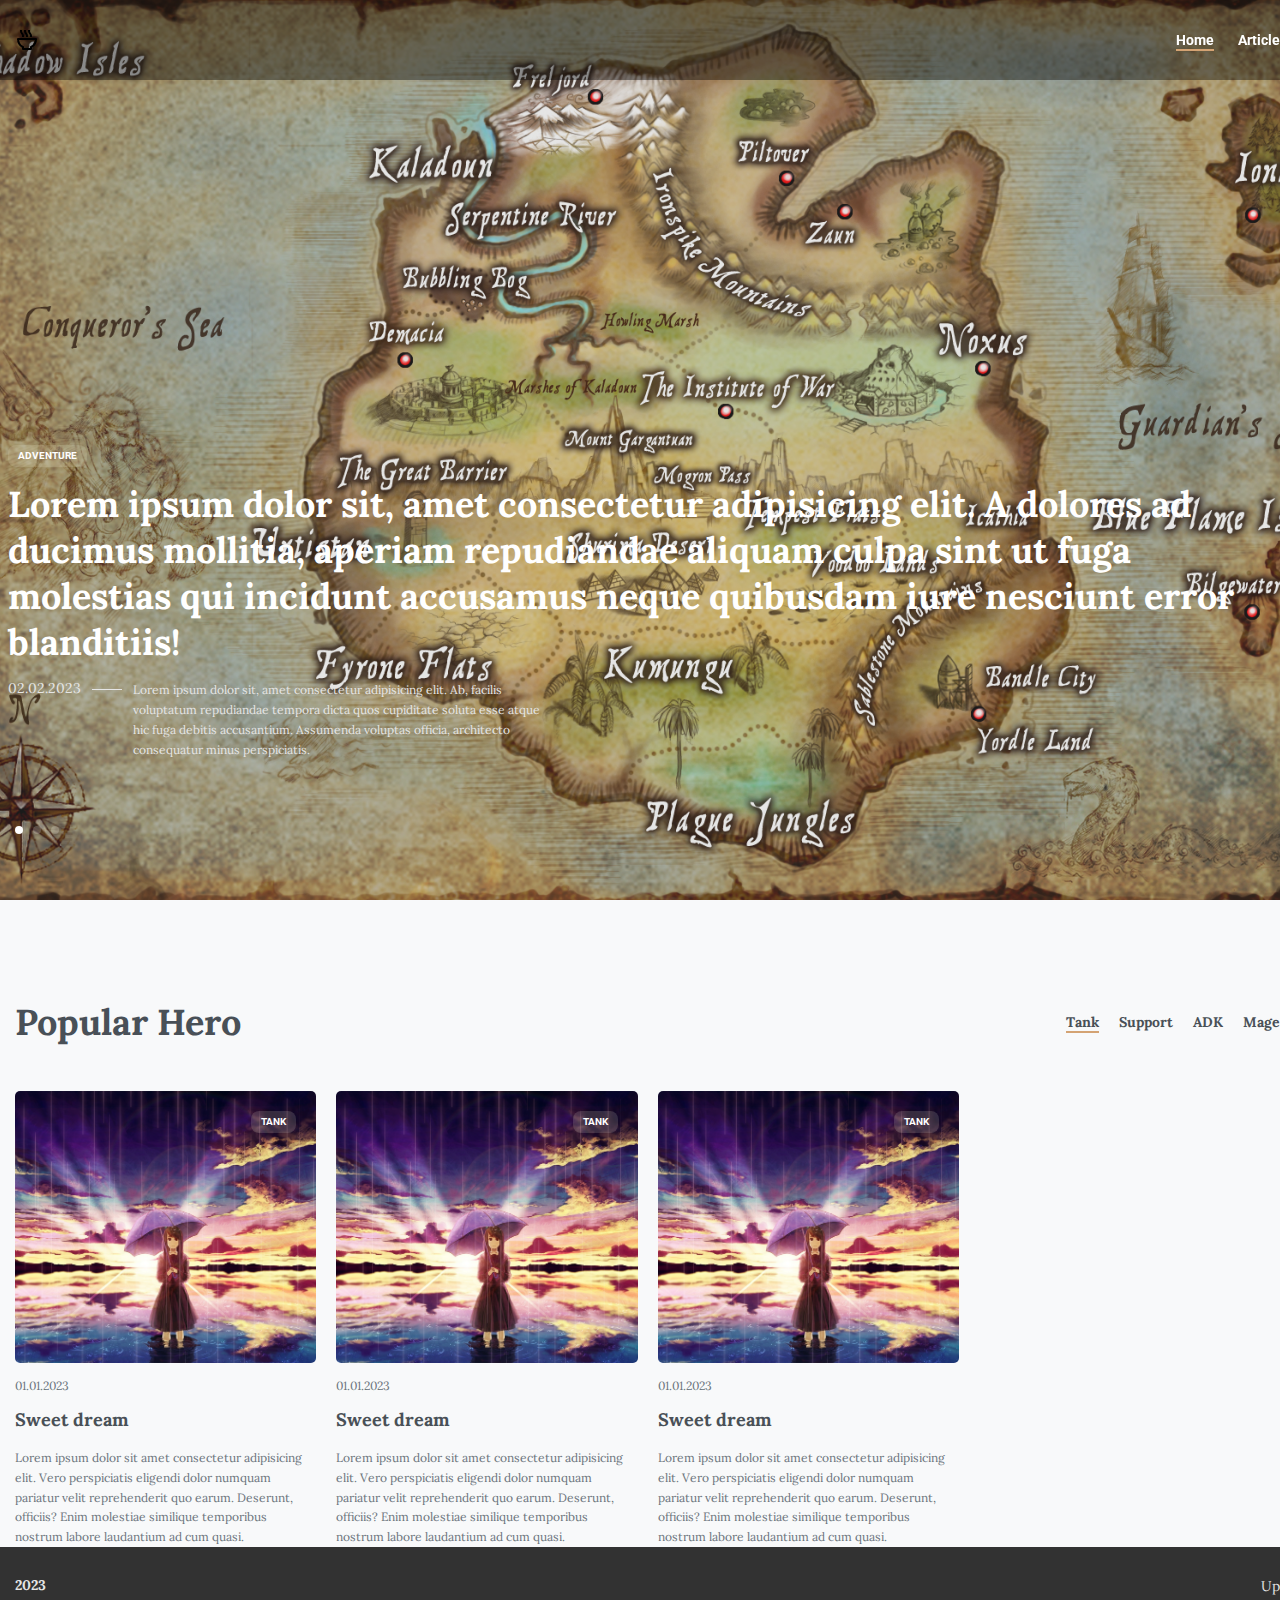
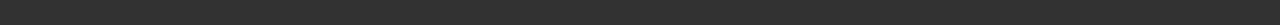
==== index.html @ 109d4674 "1" ====
<!DOCTYPE html>
<html lang="en">
<head>
	<link rel="stylesheet" type="text/css" href="style.css">
	<link rel="preconnect" href="https://fonts.googleapis.com"><link rel="preconnect" href="https://fonts.gstatic.com" crossorigin><link href="https://fonts.googleapis.com/css2?family=Lora:ital,wght@0,700;1,700&family=Roboto:ital,wght@0,700;1,700&display=swap" rel="stylesheet">
	<meta charset="UTF-8">
	<meta name="viewport" content="width=device-width, initial-scale=1.0">
	<title>Document</title>
</head>
<body>
	<div class="wrapper">
		<header class="header">
			 <div class="header_container">
			 	<div class="header_logo">
			 		<img src="logo.png" alt="Logo">
			 	</div>	
            <nav class="header_menu menu">
            	<ul class="menu_list">
            		<li class="menu_item">
            			<a href="#" class="menu_link active">Home</a></li>
            		<li class="menu_item">
            			<a href="#" class="menu_link">Article</a></li>
            		
            	</ul>
            	
            </nav> 
		</div>
		</header>

<main class="home">
	<div class="home_sections">
		<div class="home_main-slider main-slider swiper">
				<div class="main_slider_wrapper swiper-wrapper">
<div class="main-slider_slide swiper-slide">
<img class="main_slider_bg" src="slide/1.jpg" alt="image">
<div class="main-slider_container">
<a href="#" class="main-slider_category category">Adventure</a>
	<div class="main-slider_title title"> Lorem ipsum dolor sit, amet consectetur adipisicing elit. A dolores ad ducimus mollitia, aperiam repudiandae aliquam culpa sint ut fuga molestias qui incidunt accusamus neque quibusdam iure nesciunt error blanditiis!</div>
	<div class="main-slider_body">
		<div class="main-slider_date">02.02.2023</div>
		<div class="main-slider_text text">
			<p>Lorem ipsum dolor sit, amet consectetur adipisicing elit. Ab, facilis voluptatum repudiandae tempora dicta quos cupiditate soluta esse atque hic fuga debitis accusantium. Assumenda voluptas officia, architecto consequatur minus perspiciatis.</p>
		</div>
	</div>
</div>
</div>

<div class="main-slider_slide swiper-slide">
<img class="main_slider_bg" src="slide/2.jpg" alt="image">
<div class="main-slider_container">
<a href="#" class="main-slider_category category">Adventure</a>
	<div class="main-slider_title title"> Lorem ipsum dolor sit, amet consectetur adipisicing elit. A dolores ad ducimus mollitia, aperiam repudiandae aliquam culpa sint ut fuga molestias qui incidunt accusamus neque quibusdam iure nesciunt error blanditiis!</div>
	<div class="main-slider_body">
		<div class="main-slider_date">02.02.2023</div>
		<div class="main-slider_text text">
			<p>Lorem ipsum dolor sit, amet consectetur adipisicing elit. Ab, facilis voluptatum repudiandae tempora dicta quos cupiditate soluta esse atque hic fuga debitis accusantium. Assumenda voluptas officia, architecto consequatur minus perspiciatis.</p>
		</div>
	</div>
</div>
</div>
<div class="main-slider_slide swiper-slide">
<img class="main_slider_bg" src="slide/3.jpg" alt="image">
<div class="main-slider_container">
<a href="#" class="main-slider_category category">Adventure</a>
	<div class="main-slider_title title"> Lorem ipsum dolor sit, amet consectetur adipisicing elit. A dolores ad ducimus mollitia, aperiam repudiandae aliquam culpa sint ut fuga molestias qui incidunt accusamus neque quibusdam iure nesciunt error blanditiis!</div>
	<div class="main-slider_body">
		<div class="main-slider_date">02.02.2023</div>
		<div class="main-slider_text text">
			<p>Lorem ipsum dolor sit, amet consectetur adipisicing elit. Ab, facilis voluptatum repudiandae tempora dicta quos cupiditate soluta esse atque hic fuga debitis accusantium. Assumenda voluptas officia, architecto consequatur minus perspiciatis.</p>
		</div>
	</div>
</div>
</div>
					</div>
					<div class="main-slider_bullets bullets">
						<div class="bullets_container">
							<div class="bullets_items">
								
							</div>
						</div>
					</div>
				</div>

<!-- popular -->
	<section class="home_popular popular">
	<div class="popular_container">
		<div class="popular_header">
<h2 class="popular_title title title_dark">Popular Hero</h2>
		<nav class="popular_nav nav-popular">
		<button type="button" class="nav-popular_item active">Tank
		</button>
		<button type="button" class="nav-popular_item">Support
		</button>
		<button type="button" class="nav-popular_item">ADK
		</button>
		<button type="button" class="nav-popular_item">Mage
		</button>
			</nav>
		</div>

<div class="popular_content">
			<div class="popular_tab active">
				<div class="popular_items">
		<article class="popular_item item-popular">
			<a href="#" class="item-popular_category category">Tank</a>
					<a href="#" class="item-popular_image">
			<img src="popular/1.jpg" alt="image">
					</a>
					<div class="item-popular_date">01.01.2023</div>
			<h4 class="item-popular_title">
			<a href="" class="item-popular_link-title">
				Sweet dream
			</a>
					</h4>
					<div class="item-popular_text text">
						<p>
							Lorem ipsum dolor sit amet consectetur adipisicing elit. Vero perspiciatis eligendi dolor numquam pariatur velit reprehenderit quo earum. Deserunt, officiis? Enim molestiae similique temporibus nostrum labore laudantium ad cum quasi.
						</p>
					</div>
					</article>
					<article class="popular_item item-popular">
					<a href="#" class="item-popular_category category">Tank</a>
					<a href="#" class="item-popular_image">
						<img src="popular/1.jpg" alt="image">
					</a>
					<div class="item-popular_date">01.01.2023</div>
			<h4 class="item-popular_title">
			<a href="" class="item-popular_link-title">
				Sweet dream
			</a>
					</h4>
					<div class="item-popular_text text">
						<p>
							Lorem ipsum dolor sit amet consectetur adipisicing elit. Vero perspiciatis eligendi dolor numquam pariatur velit reprehenderit quo earum. Deserunt, officiis? Enim molestiae similique temporibus nostrum labore laudantium ad cum quasi.
						</p>
					</div>
					</article>
					<article class="popular_item item-popular">
					<a href="#" class="item-popular_category category">Tank</a>
					<a href="#" class="item-popular_image">
						<img src="popular/1.jpg" alt="image">
					</a>
					<div class="item-popular_date">01.01.2023</div>
			<h4 class="item-popular_title">
			<a href="" class="item-popular_link-title">
				Sweet dream
			</a>
					</h4>
					<div class="item-popular_text text">
						<p>
							Lorem ipsum dolor sit amet consectetur adipisicing elit. Vero perspiciatis eligendi dolor numquam pariatur velit reprehenderit quo earum. Deserunt, officiis? Enim molestiae similique temporibus nostrum labore laudantium ad cum quasi.
						</p>
					</div>
					</article>
				
				</div>
			</div>
				<div class="popular_tab">
				<div class="popular_items">
		<article class="popular_item item-popular">
			<a href="#" class="item-popular_category category">Support</a>
					<a href="#" class="item-popular_image">
			<img src="popular/1.jpg" alt="image">
					</a>
					<div class="item-popular_date">01.01.2023</div>
			<h4 class="item-popular_title">
			<a href="" class="item-popular_link-title">
				Sweet dream
			</a>
					</h4>
					<div class="item-popular_text text">
						<p>
							Lorem ipsum dolor sit amet consectetur adipisicing elit. Vero perspiciatis eligendi dolor numquam pariatur velit reprehenderit quo earum. Deserunt, officiis? Enim molestiae similique temporibus nostrum labore laudantium ad cum quasi.
						</p>
					</div>
					</article>
					<article class="popular_item item-popular">
					<a href="#" class="item-popular_category category">Support</a>
					<a href="#" class="item-popular_image">
						<img src="popular/1.jpg" alt="image">
					</a>
					<div class="item-popular_date">01.01.2023</div>
			<h4 class="item-popular_title">
			<a href="" class="item-popular_link-title">
				Sweet dream
			</a>
					</h4>
					<div class="item-popular_text text">
						<p>
							Lorem ipsum dolor sit amet consectetur adipisicing elit. Vero perspiciatis eligendi dolor numquam pariatur velit reprehenderit quo earum. Deserunt, officiis? Enim molestiae similique temporibus nostrum labore laudantium ad cum quasi.
						</p>
					</div>
					</article>
				</div>
			</div>
				<div class="popular_tab">
				<div class="popular_items">
		<article class="popular_item item-popular">
			<a href="#" class="item-popular_category category">ADK</a>
					<a href="#" class="item-popular_image">
			<img src="popular/1.jpg" alt="image">
					</a>
					<div class="item-popular_date">01.01.2023</div>
			<h4 class="item-popular_title">
			<a href="" class="item-popular_link-title">
				Sweet dream
			</a>
					</h4>
					<div class="item-popular_text text">
						<p>
							Lorem ipsum dolor sit amet consectetur adipisicing elit. Vero perspiciatis eligendi dolor numquam pariatur velit reprehenderit quo earum. Deserunt, officiis? Enim molestiae similique temporibus nostrum labore laudantium ad cum quasi.
						</p>
					</div>
					</article>
					<article class="popular_item item-popular">
					<a href="#" class="item-popular_category category">ADK</a>
					<a href="#" class="item-popular_image">
						<img src="popular/1.jpg" alt="image">
					</a>
					<div class="item-popular_date">01.01.2023</div>
			<h4 class="item-popular_title">
			<a href="" class="item-popular_link-title">
				Sweet dream
			</a>
					</h4>
					<div class="item-popular_text text">
						<p>
							Lorem ipsum dolor sit amet consectetur adipisicing elit. Vero perspiciatis eligendi dolor numquam pariatur velit reprehenderit quo earum. Deserunt, officiis? Enim molestiae similique temporibus nostrum labore laudantium ad cum quasi.
						</p>
					</div>
					</article>
					<article class="popular_item item-popular">
					<a href="#" class="item-popular_category category">ADK</a>
					<a href="#" class="item-popular_image">
						<img src="popular/1.jpg" alt="image">
					</a>
					<div class="item-popular_date">01.01.2023</div>
			<h4 class="item-popular_title">
			<a href="" class="item-popular_link-title">
				Sweet dream
			</a>
					</h4>
					<div class="item-popular_text text">
						<p>
							Lorem ipsum dolor sit amet consectetur adipisicing elit. Vero perspiciatis eligendi dolor numquam pariatur velit reprehenderit quo earum. Deserunt, officiis? Enim molestiae similique temporibus nostrum labore laudantium ad cum quasi.
						</p>
					</div>
					</article>
				
				</div>
			</div>

				<div class="popular_tab">
				<div class="popular_items">
		<article class="popular_item item-popular">
			<a href="#" class="item-popular_category category">Mage</a>
					<a href="#" class="item-popular_image">
			<img src="popular/1.jpg" alt="image">
					</a>
					<div class="item-popular_date">01.01.2023</div>
			<h4 class="item-popular_title">
			<a href="" class="item-popular_link-title">
				Sweet dream
			</a>
					</h4>
					<div class="item-popular_text text">
						<p>
							Lorem ipsum dolor sit amet consectetur adipisicing elit. Vero perspiciatis eligendi dolor numquam pariatur velit reprehenderit quo earum. Deserunt, officiis? Enim molestiae similique temporibus nostrum labore laudantium ad cum quasi.
						</p>
					</div>
					</article>
					<article class="popular_item item-popular">
					<a href="#" class="item-popular_category category">Mage</a>
					<a href="#" class="item-popular_image">
						<img src="popular/1.jpg" alt="image">
					</a>
					<div class="item-popular_date">01.01.2023</div>
			<h4 class="item-popular_title">
			<a href="" class="item-popular_link-title">
				Sweet dream
			</a>
					</h4>
					<div class="item-popular_text text">
						<p>
							Lorem ipsum dolor sit amet consectetur adipisicing elit. Vero perspiciatis eligendi dolor numquam pariatur velit reprehenderit quo earum. Deserunt, officiis? Enim molestiae similique temporibus nostrum labore laudantium ad cum quasi.
						</p>
					</div>
					</article>
					<article class="popular_item item-popular">
					<a href="#" class="item-popular_category category">Mage</a>
					<a href="#" class="item-popular_image">
						<img src="popular/1.jpg" alt="image">
					</a>
					<div class="item-popular_date">01.01.2023</div>
			<h4 class="item-popular_title">
			<a href="" class="item-popular_link-title">
				Sweet dream
			</a>
					</h4>
					<div class="item-popular_text text">
						<p>
							Lorem ipsum dolor sit amet consectetur adipisicing elit. Vero perspiciatis eligendi dolor numquam pariatur velit reprehenderit quo earum. Deserunt, officiis? Enim molestiae similique temporibus nostrum labore laudantium ad cum quasi.
						</p>
					</div>
					</article>
						<article class="popular_item item-popular">
					<a href="#" class="item-popular_category category">Mage</a>
					<a href="#" class="item-popular_image">
						<img src="popular/1.jpg" alt="image">
					</a>
					<div class="item-popular_date">01.01.2023</div>
			<h4 class="item-popular_title">
			<a href="" class="item-popular_link-title">
				Sweet dream
			</a>
					</h4>
					<div class="item-popular_text text">
						<p>
							Lorem ipsum dolor sit amet consectetur adipisicing elit. Vero perspiciatis eligendi dolor numquam pariatur velit reprehenderit quo earum. Deserunt, officiis? Enim molestiae similique temporibus nostrum labore laudantium ad cum quasi.
						</p>
					</div>
					</article>
				</div>
			</div>

		</div>
	</div>
</section>	

	<!-- popular -->	
</div>	
</main> 
		
			<footer class="footer">
				<div class="footer_container">
					<div class="footer_text"> 2023 </div>
				<button class="footer_up" type="buttom">Up</button>
				</div>
			</footer>

</div>

	<script src="https://cdn.jsdelivr.net/npm/swiper@8/swiper-bundle.min.js"></script>

	<script src="script.js"></script>

</body>
</html>
---- style.css ----
@import url("reset.css");

@import url("common.css");

@import url("header.css");

@import url("footer.css");

@import url("homepage.css");
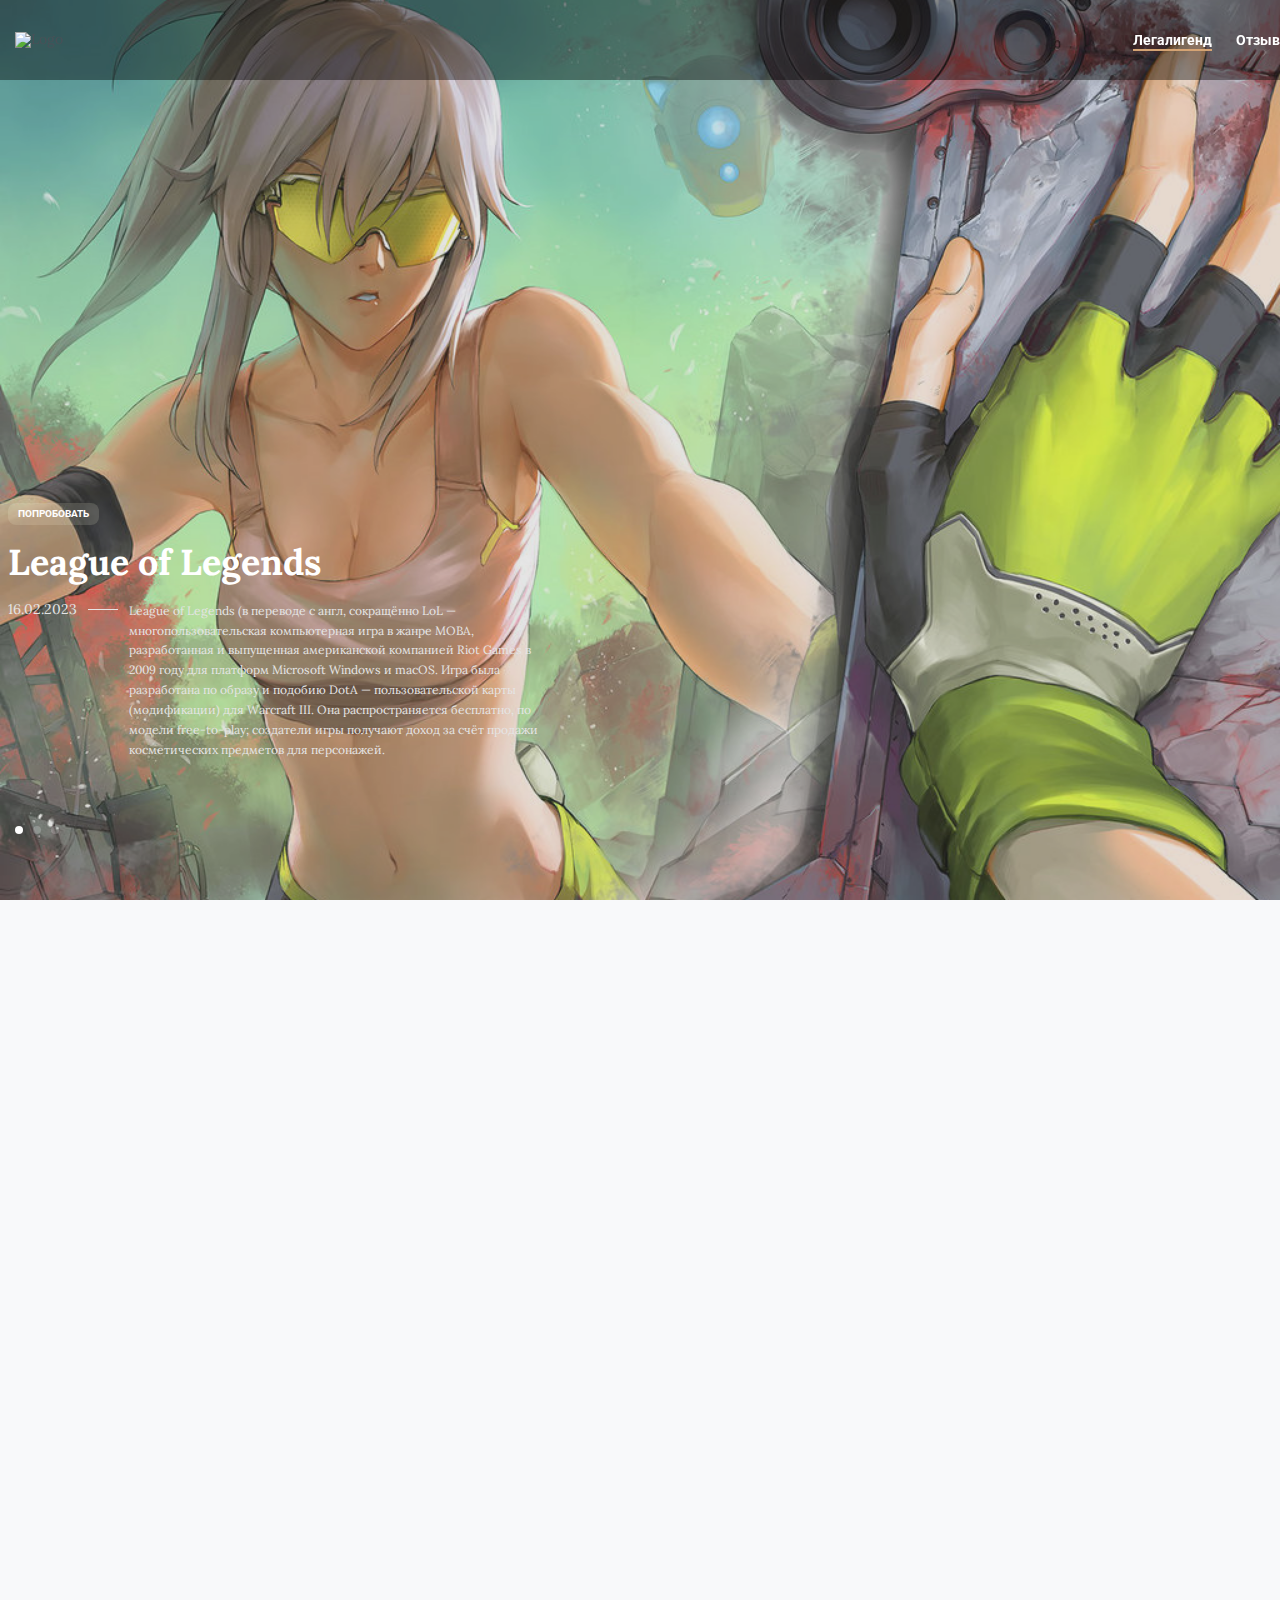
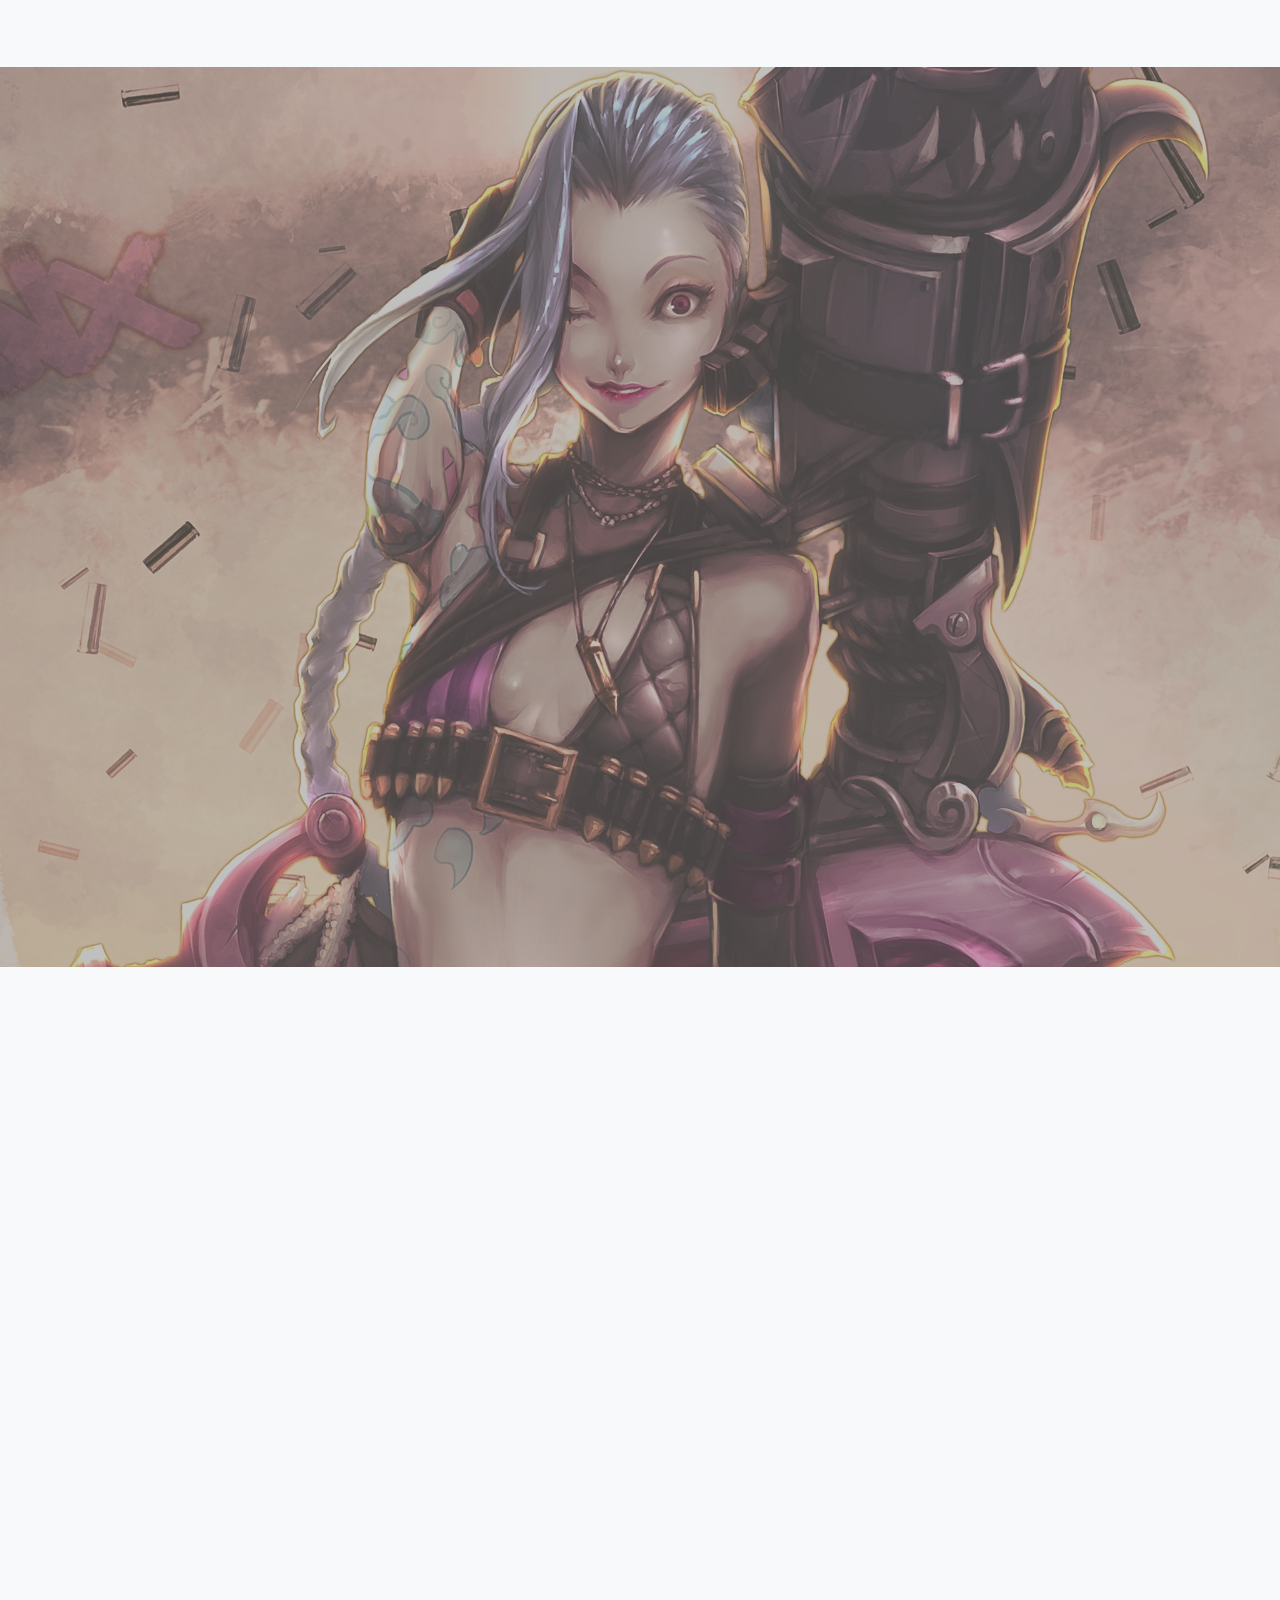
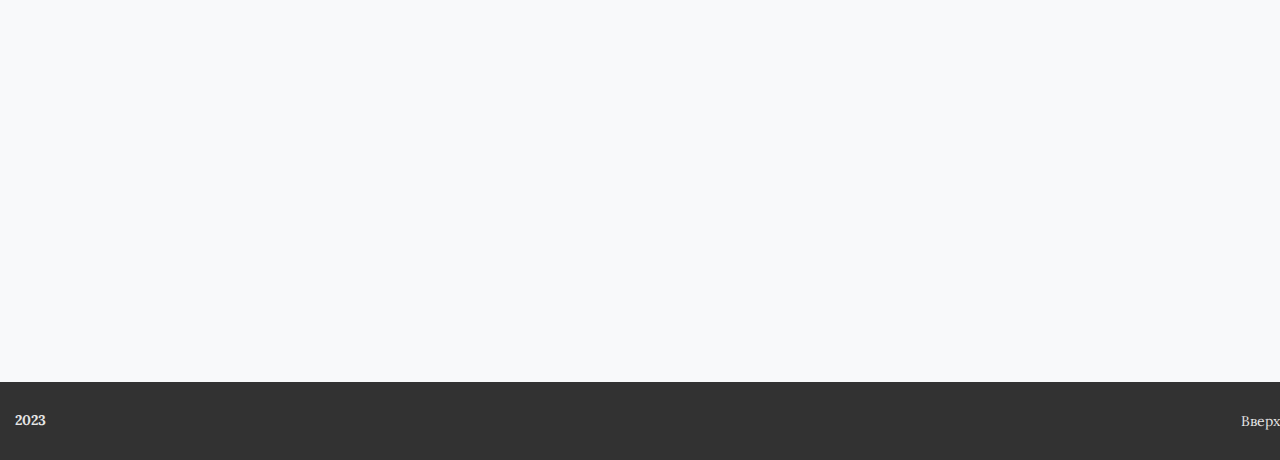
==== commit 0e95ec71: "final" ====
--- a/index.html
+++ b/index.html
@@ -5,21 +5,21 @@
 	<link rel="preconnect" href="https://fonts.googleapis.com"><link rel="preconnect" href="https://fonts.gstatic.com" crossorigin><link href="https://fonts.googleapis.com/css2?family=Lora:ital,wght@0,700;1,700&family=Roboto:ital,wght@0,700;1,700&display=swap" rel="stylesheet">
 	<meta charset="UTF-8">
 	<meta name="viewport" content="width=device-width, initial-scale=1.0">
-	<title>Document</title>
+	<title>Легалигенд</title>
 </head>
 <body>
-	<div class="wrapper">
+	<div class="wrapper"	>
 		<header class="header">
 			 <div class="header_container">
 			 	<div class="header_logo">
-			 		<img src="logo.png" alt="Logo">
+			 		<img src="https://upload.wikimedia.org/wikipedia/commons/2/2a/LoL_icon.svg" width="40px" height="40px" alt="Logo">
 			 	</div>	
             <nav class="header_menu menu">
             	<ul class="menu_list">
             		<li class="menu_item">
-            			<a href="#" class="menu_link active">Home</a></li>
+            			<a href="index.html" class="menu_link active">Легалигенд</a></li>
             		<li class="menu_item">
-            			<a href="#" class="menu_link">Article</a></li>
+            			<a href="about.html" class="menu_link">Отзыв</a></li>
             		
             	</ul>
             	
@@ -34,12 +34,12 @@
 <div class="main-slider_slide swiper-slide">
 <img class="main_slider_bg" src="slide/1.jpg" alt="image">
 <div class="main-slider_container">
-<a href="#" class="main-slider_category category">Adventure</a>
-	<div class="main-slider_title title"> Lorem ipsum dolor sit, amet consectetur adipisicing elit. A dolores ad ducimus mollitia, aperiam repudiandae aliquam culpa sint ut fuga molestias qui incidunt accusamus neque quibusdam iure nesciunt error blanditiis!</div>
+<a href="#" class="main-slider_category category">Попробовать</a>
+	<div class="main-slider_title title">League of Legends</div>
 	<div class="main-slider_body">
-		<div class="main-slider_date">02.02.2023</div>
+		<div class="main-slider_date">16.02.2023</div>
 		<div class="main-slider_text text">
-			<p>Lorem ipsum dolor sit, amet consectetur adipisicing elit. Ab, facilis voluptatum repudiandae tempora dicta quos cupiditate soluta esse atque hic fuga debitis accusantium. Assumenda voluptas officia, architecto consequatur minus perspiciatis.</p>
+			<p>League of Legends (в переводе с англ, сокращённо LoL — многопользовательская компьютерная игра в жанре MOBA, разработанная и выпущенная американской компанией Riot Games в 2009 году для платформ Microsoft Windows и macOS. Игра была разработана по образу и подобию DotA — пользовательской карты (модификации) для Warcraft III. Она распространяется бесплатно, по модели free-to-play; создатели игры получают доход за счёт продажи косметических предметов для персонажей.</p>
 		</div>
 	</div>
 </div>
@@ -48,12 +48,12 @@
 <div class="main-slider_slide swiper-slide">
 <img class="main_slider_bg" src="slide/2.jpg" alt="image">
 <div class="main-slider_container">
-<a href="#" class="main-slider_category category">Adventure</a>
-	<div class="main-slider_title title"> Lorem ipsum dolor sit, amet consectetur adipisicing elit. A dolores ad ducimus mollitia, aperiam repudiandae aliquam culpa sint ut fuga molestias qui incidunt accusamus neque quibusdam iure nesciunt error blanditiis!</div>
+<a href="#" class="main-slider_category category">Попробовать</a>
+	<div class="main-slider_title title">League of Legends</div>
 	<div class="main-slider_body">
-		<div class="main-slider_date">02.02.2023</div>
+		<div class="main-slider_date">16.02.2023</div>
 		<div class="main-slider_text text">
-			<p>Lorem ipsum dolor sit, amet consectetur adipisicing elit. Ab, facilis voluptatum repudiandae tempora dicta quos cupiditate soluta esse atque hic fuga debitis accusantium. Assumenda voluptas officia, architecto consequatur minus perspiciatis.</p>
+			<p>League of Legends (в переводе с англ, сокращённо LoL — многопользовательская компьютерная игра в жанре MOBA, разработанная и выпущенная американской компанией Riot Games в 2009 году для платформ Microsoft Windows и macOS. Игра была разработана по образу и подобию DotA — пользовательской карты (модификации) для Warcraft III. Она распространяется бесплатно, по модели free-to-play; создатели игры получают доход за счёт продажи косметических предметов для персонажей.</p>
 		</div>
 	</div>
 </div>
@@ -61,12 +61,12 @@
 <div class="main-slider_slide swiper-slide">
 <img class="main_slider_bg" src="slide/3.jpg" alt="image">
 <div class="main-slider_container">
-<a href="#" class="main-slider_category category">Adventure</a>
-	<div class="main-slider_title title"> Lorem ipsum dolor sit, amet consectetur adipisicing elit. A dolores ad ducimus mollitia, aperiam repudiandae aliquam culpa sint ut fuga molestias qui incidunt accusamus neque quibusdam iure nesciunt error blanditiis!</div>
+<a href="#" class="main-slider_category category">Попробовать</a>
+	<div class="main-slider_title title">League of Legends</div>
 	<div class="main-slider_body">
-		<div class="main-slider_date">02.02.2023</div>
+		<div class="main-slider_date">16.02.2023</div>
 		<div class="main-slider_text text">
-			<p>Lorem ipsum dolor sit, amet consectetur adipisicing elit. Ab, facilis voluptatum repudiandae tempora dicta quos cupiditate soluta esse atque hic fuga debitis accusantium. Assumenda voluptas officia, architecto consequatur minus perspiciatis.</p>
+			<p>League of Legends (в переводе с англ, сокращённо LoL — многопользовательская компьютерная игра в жанре MOBA, разработанная и выпущенная американской компанией Riot Games в 2009 году для платформ Microsoft Windows и macOS. Игра была разработана по образу и подобию DotA — пользовательской карты (модификации) для Warcraft III. Она распространяется бесплатно, по модели free-to-play; создатели игры получают доход за счёт продажи косметических предметов для персонажей.</p>
 		</div>
 	</div>
 </div>
@@ -84,16 +84,16 @@
 <!-- popular -->
 	<section class="home_popular popular">
 	<div class="popular_container">
-		<div class="popular_header">
-<h2 class="popular_title title title_dark">Popular Hero</h2>
+		<div data-item class="popular_header">
+<h2 class="popular_title title title_dark">Популярные чемпионы</h2>
 		<nav class="popular_nav nav-popular">
-		<button type="button" class="nav-popular_item active">Tank
+		<button type="button" class="nav-popular_item active">Танк
 		</button>
-		<button type="button" class="nav-popular_item">Support
+		<button type="button" class="nav-popular_item">Подсос
 		</button>
-		<button type="button" class="nav-popular_item">ADK
+		<button type="button" class="nav-popular_item">Убийца
 		</button>
-		<button type="button" class="nav-popular_item">Mage
+		<button type="button" class="nav-popular_item">Маг
 		</button>
 			</nav>
 		</div>
@@ -101,54 +101,54 @@
 <div class="popular_content">
 			<div class="popular_tab active">
 				<div class="popular_items">
-		<article class="popular_item item-popular">
-			<a href="#" class="item-popular_category category">Tank</a>
+		<article data-item class="popular_item item-popular">
+			<a href="#" class="item-popular_category category">Танк</a>
 					<a href="#" class="item-popular_image">
 			<img src="popular/1.jpg" alt="image">
 					</a>
 					<div class="item-popular_date">01.01.2023</div>
 			<h4 class="item-popular_title">
 			<a href="" class="item-popular_link-title">
-				Sweet dream
-			</a>
-					</h4>
-					<div class="item-popular_text text">
-						<p>
-							Lorem ipsum dolor sit amet consectetur adipisicing elit. Vero perspiciatis eligendi dolor numquam pariatur velit reprehenderit quo earum. Deserunt, officiis? Enim molestiae similique temporibus nostrum labore laudantium ad cum quasi.
-						</p>
-					</div>
-					</article>
-					<article class="popular_item item-popular">
-					<a href="#" class="item-popular_category category">Tank</a>
-					<a href="#" class="item-popular_image">
-						<img src="popular/1.jpg" alt="image">
-					</a>
-					<div class="item-popular_date">01.01.2023</div>
-			<h4 class="item-popular_title">
-			<a href="" class="item-popular_link-title">
-				Sweet dream
-			</a>
-					</h4>
-					<div class="item-popular_text text">
-						<p>
-							Lorem ipsum dolor sit amet consectetur adipisicing elit. Vero perspiciatis eligendi dolor numquam pariatur velit reprehenderit quo earum. Deserunt, officiis? Enim molestiae similique temporibus nostrum labore laudantium ad cum quasi.
-						</p>
-					</div>
-					</article>
-					<article class="popular_item item-popular">
-					<a href="#" class="item-popular_category category">Tank</a>
-					<a href="#" class="item-popular_image">
-						<img src="popular/1.jpg" alt="image">
-					</a>
-					<div class="item-popular_date">01.01.2023</div>
-			<h4 class="item-popular_title">
-			<a href="" class="item-popular_link-title">
-				Sweet dream
-			</a>
-					</h4>
-					<div class="item-popular_text text">
-						<p>
-							Lorem ipsum dolor sit amet consectetur adipisicing elit. Vero perspiciatis eligendi dolor numquam pariatur velit reprehenderit quo earum. Deserunt, officiis? Enim molestiae similique temporibus nostrum labore laudantium ad cum quasi.
+				АТРОКС
+			</a>
+					</h4>
+					<div class="item-popular_text text">
+						<p>
+							Когда-то Атрокс и его собратья доблестно защищали Шуриму от Бездны, но в конце концов сами стали страшной угрозой для Рунтерры. Только с помощью хитрых магических уловок смертные сумели победить их. Спустя столетия заточения Атрокс первым обрел свободу...
+						</p>
+					</div>
+					</article>
+					<article data-item class="popular_item item-popular">
+					<a href="#" class="item-popular_category category">Taнк</a>
+					<a href="#" class="item-popular_image">
+						<img src="popular/2.jpg" alt="image">
+					</a>
+					<div class="item-popular_date">01.01.2023</div>
+			<h4 class="item-popular_title">
+			<a href="" class="item-popular_link-title">
+				ВУКОНГ
+			</a>
+					</h4>
+					<div class="item-popular_text text">
+						<p>
+							Вуконг – воин-плут из народа вастайи, который умело сбивает противников с толку и этим добивается превосходства в бою. Вводить врагов в замешательство ему помогает идеальный баланс силы, ловкости и ума. Вуконг обрел истинного друга и наставника.
+						</p>
+					</div>
+					</article>
+					<article data-item class="popular_item item-popular">
+					<a href="#" class="item-popular_category category">Taнк</a>
+					<a href="#" class="item-popular_image">
+						<img src="popular/3.jpg" alt="image">
+					</a>
+					<div class="item-popular_date">01.01.2023</div>
+			<h4 class="item-popular_title">
+			<a href="" class="item-popular_link-title">
+				ГАРЕН
+			</a>
+					</h4>
+					<div class="item-popular_text text">
+						<p>
+							Гордый и благородный воин Гарен сражается в рядах Бесстрашного авангарда. Его уважают не только товарищи, но и враги, не в последнюю очередь благодаря происхождению. Гарен – отпрыск влиятельной семьи Краунгардов, которая на протяжении поколений защищает...
 						</p>
 					</div>
 					</article>
@@ -157,37 +157,37 @@
 			</div>
 				<div class="popular_tab">
 				<div class="popular_items">
-		<article class="popular_item item-popular">
-			<a href="#" class="item-popular_category category">Support</a>
-					<a href="#" class="item-popular_image">
-			<img src="popular/1.jpg" alt="image">
-					</a>
-					<div class="item-popular_date">01.01.2023</div>
-			<h4 class="item-popular_title">
-			<a href="" class="item-popular_link-title">
-				Sweet dream
-			</a>
-					</h4>
-					<div class="item-popular_text text">
-						<p>
-							Lorem ipsum dolor sit amet consectetur adipisicing elit. Vero perspiciatis eligendi dolor numquam pariatur velit reprehenderit quo earum. Deserunt, officiis? Enim molestiae similique temporibus nostrum labore laudantium ad cum quasi.
-						</p>
-					</div>
-					</article>
-					<article class="popular_item item-popular">
-					<a href="#" class="item-popular_category category">Support</a>
-					<a href="#" class="item-popular_image">
-						<img src="popular/1.jpg" alt="image">
-					</a>
-					<div class="item-popular_date">01.01.2023</div>
-			<h4 class="item-popular_title">
-			<a href="" class="item-popular_link-title">
-				Sweet dream
-			</a>
-					</h4>
-					<div class="item-popular_text text">
-						<p>
-							Lorem ipsum dolor sit amet consectetur adipisicing elit. Vero perspiciatis eligendi dolor numquam pariatur velit reprehenderit quo earum. Deserunt, officiis? Enim molestiae similique temporibus nostrum labore laudantium ad cum quasi.
+		<article data-item class="popular_item item-popular">
+			<a href="#" class="item-popular_category category">Подсос</a>
+					<a href="#" class="item-popular_image">
+			<img src="popular/4.jpg" alt="image">
+					</a>
+					<div class="item-popular_date">01.01.2023</div>
+			<h4 class="item-popular_title">
+			<a href="" class="item-popular_link-title">
+				АЛИСТАР
+			</a>
+					</h4>
+					<div class="item-popular_text text">
+						<p>
+							Алистар – могучий воин с устрашающей репутацией, который жаждет отплатить империи Ноксуса за истребление своего клана. Когда его взяли в плен и насильно сделали гладиатором, лишь несокрушимая воля позволила ему окончательно не озвереть. Освободившись от..
+						</p>
+					</div>
+					</article>
+					<article data-item class="popular_item item-popular">
+					<a href="#" class="item-popular_category category">Подсос</a>
+					<a href="#" class="item-popular_image">
+						<img src="popular/5.jpg" alt="image">
+					</a>
+					<div class="item-popular_date">01.01.2023</div>
+			<h4 class="item-popular_title">
+			<a href="" class="item-popular_link-title">
+				ЖАННА
+			</a>
+					</h4>
+					<div class="item-popular_text text">
+						<p>
+							Жанна – это таинственный дух воздушной стихии, который защищает всех обездоленных Зауна, вооружившись силой бурь Рунтерры. Некоторые считают, что Жанна явилась миру благодаря просьбам моряков Рунтерры, молившихся о благоприятном ветре, который помог бы...
 						</p>
 					</div>
 					</article>
@@ -195,54 +195,54 @@
 			</div>
 				<div class="popular_tab">
 				<div class="popular_items">
-		<article class="popular_item item-popular">
-			<a href="#" class="item-popular_category category">ADK</a>
-					<a href="#" class="item-popular_image">
-			<img src="popular/1.jpg" alt="image">
-					</a>
-					<div class="item-popular_date">01.01.2023</div>
-			<h4 class="item-popular_title">
-			<a href="" class="item-popular_link-title">
-				Sweet dream
-			</a>
-					</h4>
-					<div class="item-popular_text text">
-						<p>
-							Lorem ipsum dolor sit amet consectetur adipisicing elit. Vero perspiciatis eligendi dolor numquam pariatur velit reprehenderit quo earum. Deserunt, officiis? Enim molestiae similique temporibus nostrum labore laudantium ad cum quasi.
-						</p>
-					</div>
-					</article>
-					<article class="popular_item item-popular">
-					<a href="#" class="item-popular_category category">ADK</a>
-					<a href="#" class="item-popular_image">
-						<img src="popular/1.jpg" alt="image">
-					</a>
-					<div class="item-popular_date">01.01.2023</div>
-			<h4 class="item-popular_title">
-			<a href="" class="item-popular_link-title">
-				Sweet dream
-			</a>
-					</h4>
-					<div class="item-popular_text text">
-						<p>
-							Lorem ipsum dolor sit amet consectetur adipisicing elit. Vero perspiciatis eligendi dolor numquam pariatur velit reprehenderit quo earum. Deserunt, officiis? Enim molestiae similique temporibus nostrum labore laudantium ad cum quasi.
-						</p>
-					</div>
-					</article>
-					<article class="popular_item item-popular">
-					<a href="#" class="item-popular_category category">ADK</a>
-					<a href="#" class="item-popular_image">
-						<img src="popular/1.jpg" alt="image">
-					</a>
-					<div class="item-popular_date">01.01.2023</div>
-			<h4 class="item-popular_title">
-			<a href="" class="item-popular_link-title">
-				Sweet dream
-			</a>
-					</h4>
-					<div class="item-popular_text text">
-						<p>
-							Lorem ipsum dolor sit amet consectetur adipisicing elit. Vero perspiciatis eligendi dolor numquam pariatur velit reprehenderit quo earum. Deserunt, officiis? Enim molestiae similique temporibus nostrum labore laudantium ad cum quasi.
+		<article data-item class="popular_item item-popular">
+			<a href="#" class="item-popular_category category">Убийца</a>
+					<a href="#" class="item-popular_image">
+			<img src="popular/6.jpg" alt="image">
+					</a>
+					<div class="item-popular_date">01.01.2023</div>
+			<h4 class="item-popular_title">
+			<a href="" class="item-popular_link-title">
+				АКАЛИ
+			</a>
+					</h4>
+					<div class="item-popular_text text">
+						<p>
+							Акали не отвергла учение Шена, но отреклась от Кинку и титула Кулака тени. Теперь она действует в одиночку; она стала оружием, защищающим народы Ионии. Акали наносит смертельный удар неслышно, ведь без слов понятно: ''Убийца без хозяина опасен вдвойне''
+						</p>
+					</div>
+					</article>
+					<article data-item class="popular_item item-popular">
+					<a href="#" class="item-popular_category category">Убийца</a>
+					<a href="#" class="item-popular_image">
+						<img src="popular/7.jpg" alt="image">
+					</a>
+					<div class="item-popular_date">01.01.2023</div>
+			<h4 class="item-popular_title">
+			<a href="" class="item-popular_link-title">
+				ВАЙ
+			</a>
+					</h4>
+					<div class="item-popular_text text">
+						<p>
+							Вай опасна, вспыльчива, импульсивна и не признает авторитетов. Она выросла в трущобах Зауна и с детства была предоставлена самой себе, полагаясь лишь на инстинкт выживания, что не могло не отразиться на ее характере и чувстве юмора. Теперь, когда она...
+						</p>
+					</div>
+					</article>
+					<article data-item class="popular_item item-popular">
+					<a href="#" class="item-popular_category category">Убийца</a>
+					<a href="#" class="item-popular_image">
+						<img src="popular/8.jpg" alt="image">
+					</a>
+					<div class="item-popular_date">01.01.2023</div>
+			<h4 class="item-popular_title">
+			<a href="" class="item-popular_link-title">
+				ГВЕН
+			</a>
+					</h4>
+					<div class="item-popular_text text">
+						<p>
+							Гвен – кукла, ожившая благодаря магии. Оружием ей служат швейные инструменты, с помощью которых когда-то смастерили ее саму. Она помнит, что всем обязана своей заботливой создательнице, и старается ценить каждую минуту жизни. Гвен управляет священным... 
 						</p>
 					</div>
 					</article>
@@ -252,71 +252,71 @@
 
 				<div class="popular_tab">
 				<div class="popular_items">
-		<article class="popular_item item-popular">
-			<a href="#" class="item-popular_category category">Mage</a>
-					<a href="#" class="item-popular_image">
-			<img src="popular/1.jpg" alt="image">
-					</a>
-					<div class="item-popular_date">01.01.2023</div>
-			<h4 class="item-popular_title">
-			<a href="" class="item-popular_link-title">
-				Sweet dream
-			</a>
-					</h4>
-					<div class="item-popular_text text">
-						<p>
-							Lorem ipsum dolor sit amet consectetur adipisicing elit. Vero perspiciatis eligendi dolor numquam pariatur velit reprehenderit quo earum. Deserunt, officiis? Enim molestiae similique temporibus nostrum labore laudantium ad cum quasi.
-						</p>
-					</div>
-					</article>
-					<article class="popular_item item-popular">
-					<a href="#" class="item-popular_category category">Mage</a>
-					<a href="#" class="item-popular_image">
-						<img src="popular/1.jpg" alt="image">
-					</a>
-					<div class="item-popular_date">01.01.2023</div>
-			<h4 class="item-popular_title">
-			<a href="" class="item-popular_link-title">
-				Sweet dream
-			</a>
-					</h4>
-					<div class="item-popular_text text">
-						<p>
-							Lorem ipsum dolor sit amet consectetur adipisicing elit. Vero perspiciatis eligendi dolor numquam pariatur velit reprehenderit quo earum. Deserunt, officiis? Enim molestiae similique temporibus nostrum labore laudantium ad cum quasi.
-						</p>
-					</div>
-					</article>
-					<article class="popular_item item-popular">
-					<a href="#" class="item-popular_category category">Mage</a>
-					<a href="#" class="item-popular_image">
-						<img src="popular/1.jpg" alt="image">
-					</a>
-					<div class="item-popular_date">01.01.2023</div>
-			<h4 class="item-popular_title">
-			<a href="" class="item-popular_link-title">
-				Sweet dream
-			</a>
-					</h4>
-					<div class="item-popular_text text">
-						<p>
-							Lorem ipsum dolor sit amet consectetur adipisicing elit. Vero perspiciatis eligendi dolor numquam pariatur velit reprehenderit quo earum. Deserunt, officiis? Enim molestiae similique temporibus nostrum labore laudantium ad cum quasi.
-						</p>
-					</div>
-					</article>
-						<article class="popular_item item-popular">
-					<a href="#" class="item-popular_category category">Mage</a>
-					<a href="#" class="item-popular_image">
-						<img src="popular/1.jpg" alt="image">
-					</a>
-					<div class="item-popular_date">01.01.2023</div>
-			<h4 class="item-popular_title">
-			<a href="" class="item-popular_link-title">
-				Sweet dream
-			</a>
-					</h4>
-					<div class="item-popular_text text">
-						<p>
-							Lorem ipsum dolor sit amet consectetur adipisicing elit. Vero perspiciatis eligendi dolor numquam pariatur velit reprehenderit quo earum. Deserunt, officiis? Enim molestiae similique temporibus nostrum labore laudantium ad cum quasi.
+		<article data-item class="popular_item item-popular">
+			<a href="#" class="item-popular_category category">Маг</a>
+					<a href="#" class="item-popular_image">
+			<img src="popular/9.jpg" alt="image">
+					</a>
+					<div class="item-popular_date">01.01.2023</div>
+			<h4 class="item-popular_title">
+			<a href="" class="item-popular_link-title">
+				БРЭНД
+			</a>
+					</h4>
+					<div class="item-popular_text text">
+						<p>
+							Превратившись в существо по имени Брэнд, представитель одного из племен морозного Фрельйорда Кеган Родх стал наглядным примером того, что бывает с теми, кто жаждет великой силы. Найдя одну из легендарных Мировых рун, Кеган предал своих спутников
+						</p>
+					</div>
+					</article>
+					<article data-item class="popular_item item-popular">
+					<a href="#" class="item-popular_category category">Маг</a>
+					<a href="#" class="item-popular_image">
+						<img src="popular/10.jpg" alt="image">
+					</a>
+					<div class="item-popular_date">01.01.2023</div>
+			<h4 class="item-popular_title">
+			<a href="" class="item-popular_link-title">
+				ВЕКС
+			</a>
+					</h4>
+					<div class="item-popular_text text">
+						<p>
+							В темном сердце Сумрачных островов, где клубится призрачный туман, бродит одинокий йордл. Хмарь и безысходность ее вполне устраивают. Пользуясь неисчерпаемыми запасами подросткового уныния и поддержкой могущественной тени, Векс создала собственный...
+						</p>
+					</div>
+					</article>
+					<article data-item class="popular_item item-popular">
+					<a href="#" class="item-popular_category category">Маг</a>
+					<a href="#" class="item-popular_image">
+						<img src="popular/11.jpg" alt="image">
+					</a>
+					<div class="item-popular_date">01.01.2023</div>
+			<h4 class="item-popular_title">
+			<a href="" class="item-popular_link-title">
+				ЗОИ
+			</a>
+					</h4>
+					<div class="item-popular_text text">
+						<p>
+							Зои – это воплощение озорства, фантазии и изменений. Она выполняет роль космической посланницы Таргона, возвещая о грандиозных событиях, которые преображают миры. Одним своим присутствием Зои трансформирует магические законы реальности, иногда ненароком...
+						</p>
+					</div>
+					</article>
+						<article data-item class="popular_item item-popular">
+					<a href="#" class="item-popular_category category">Маг</a>
+					<a href="#" class="item-popular_image">
+						<img src="popular/12.jpg" alt="image">
+					</a>
+					<div class="item-popular_date">01.01.2023</div>
+			<h4 class="item-popular_title">
+			<a href="" class="item-popular_link-title">
+				КАТАРИНА
+			</a>
+					</h4>
+					<div class="item-popular_text text">
+						<p>
+							Решительная в суждениях и смертоносная в бою, Катарина – ноксианская убийца высочайшего класса. Старшая дочь легендарного генерала дю Кото славится своим умением быстро убивать ничего не подозревающих врагов. Высокие амбиции побуждают ее охотиться на.
 						</p>
 					</div>
 					</article>
@@ -328,13 +328,95 @@
 </section>	
 
 	<!-- popular -->	
+
+	<!-- post -->
+
+	<section class="home_big-post big-post">
+		<div class="big-post_container">
+		<a data-item href="#" class="big-post_category category"></a>
+		<h2 data-item class="big-post_title.title">
+			<a href="#" class="big-post_link-title">
+				
+			</a>
+		</h2>
+		<div data-item class="big-post_text text">
+			<p>
+С начала предсезона прошло уже много недель, и мы готовы поделиться выводами относительно новых мифических предметов для танков. Мы хотели, чтобы легендарные предметы в основном помогали танкам зачищать миньонов и наносить урон, а мифические – позволяли использовать более заметные и интересные эффекты.
+
+
+			</p>
+		</div>
+		<a data-item href="#" class="big-post_author">
+			YayA
+		</a>
+		</div>
+		<div class="big-post_bg">
+			<img src="post/1.jpg" alt="image">
+		</div>
+	</section>
 </div>	
+
+<!-- related -->
+<section class="home_related related">
+	<div class="related_container">
+		<h2 data-item class="related_title title title_dark"> Лучшие игроки недели</h2>
+			<div class="related_items">
+				<article data-item class="related_item item-related">
+					<a href="#" class="item-related_category category">Убийца</a>
+					<a href="#" class="item-related_content">
+						<div class="item-related_date">01.01.2022</div>
+						<h4 class="item-related_title">xSined</h4>
+						<div class="item-related text text">
+							<p>
+								Ваабше красавчик держит мид топ и лес, фармит всех,короче внатуре большой красунчик.
+							</p>
+						</div>
+					</a>
+					<div class="item-related_image">
+						<img src="popular/6.jpg" alt="image">
+					</div>
+				</article>
+				<article data-item class="related_item item-related">
+					<a href="#" class="item-related_category category">Воин</a>
+					<a href="#" class="item-related_content">
+						<div class="item-related_date">01.01.2022</div>
+						<h4 class="item-related_title">Nazaretto</h4>
+						<div class="item-related text text">
+							<p>
+								Просто лучший бог лола.
+							</p>
+						</div>
+					</a>
+					<div class="item-related_image">
+						<img src="popular/8.jpg" alt="image">
+					</div>
+				</article>
+				<article data-item class="related_item item-related">
+					<a href="#" class="item-related_category category">Маг</a>
+					<a href="#" class="item-related_content">
+						<div class="item-related_date">01.01.2022</div>
+						<h4 class="item-related_title">Валик</h4>
+						<div class="item-related text text">
+							<p>
+								Может тащить катку в лол, в доту в ХС, читать книгу, писать в вк, и всё одновременно.
+							</p>
+						</div>
+					</a>
+					<div class="item-related_image">
+						<img src="popular/12.jpg" alt="image">
+					</div>
+				</article>
+			</div>
+
+	</div>
+</section>
+
 </main> 
-		
+		<!-- foooter -->
 			<footer class="footer">
 				<div class="footer_container">
 					<div class="footer_text"> 2023 </div>
-				<button class="footer_up" type="buttom">Up</button>
+				<button class="footer_up" type="buttom">Вверх</button>
 				</div>
 			</footer>
 
--- a/style.css
+++ b/style.css
@@ -7,4 +7,6 @@
 
 @import url("footer.css");
 
-@import url("homepage.css");+@import url("homepage.css");
+
+@import url("article.css");